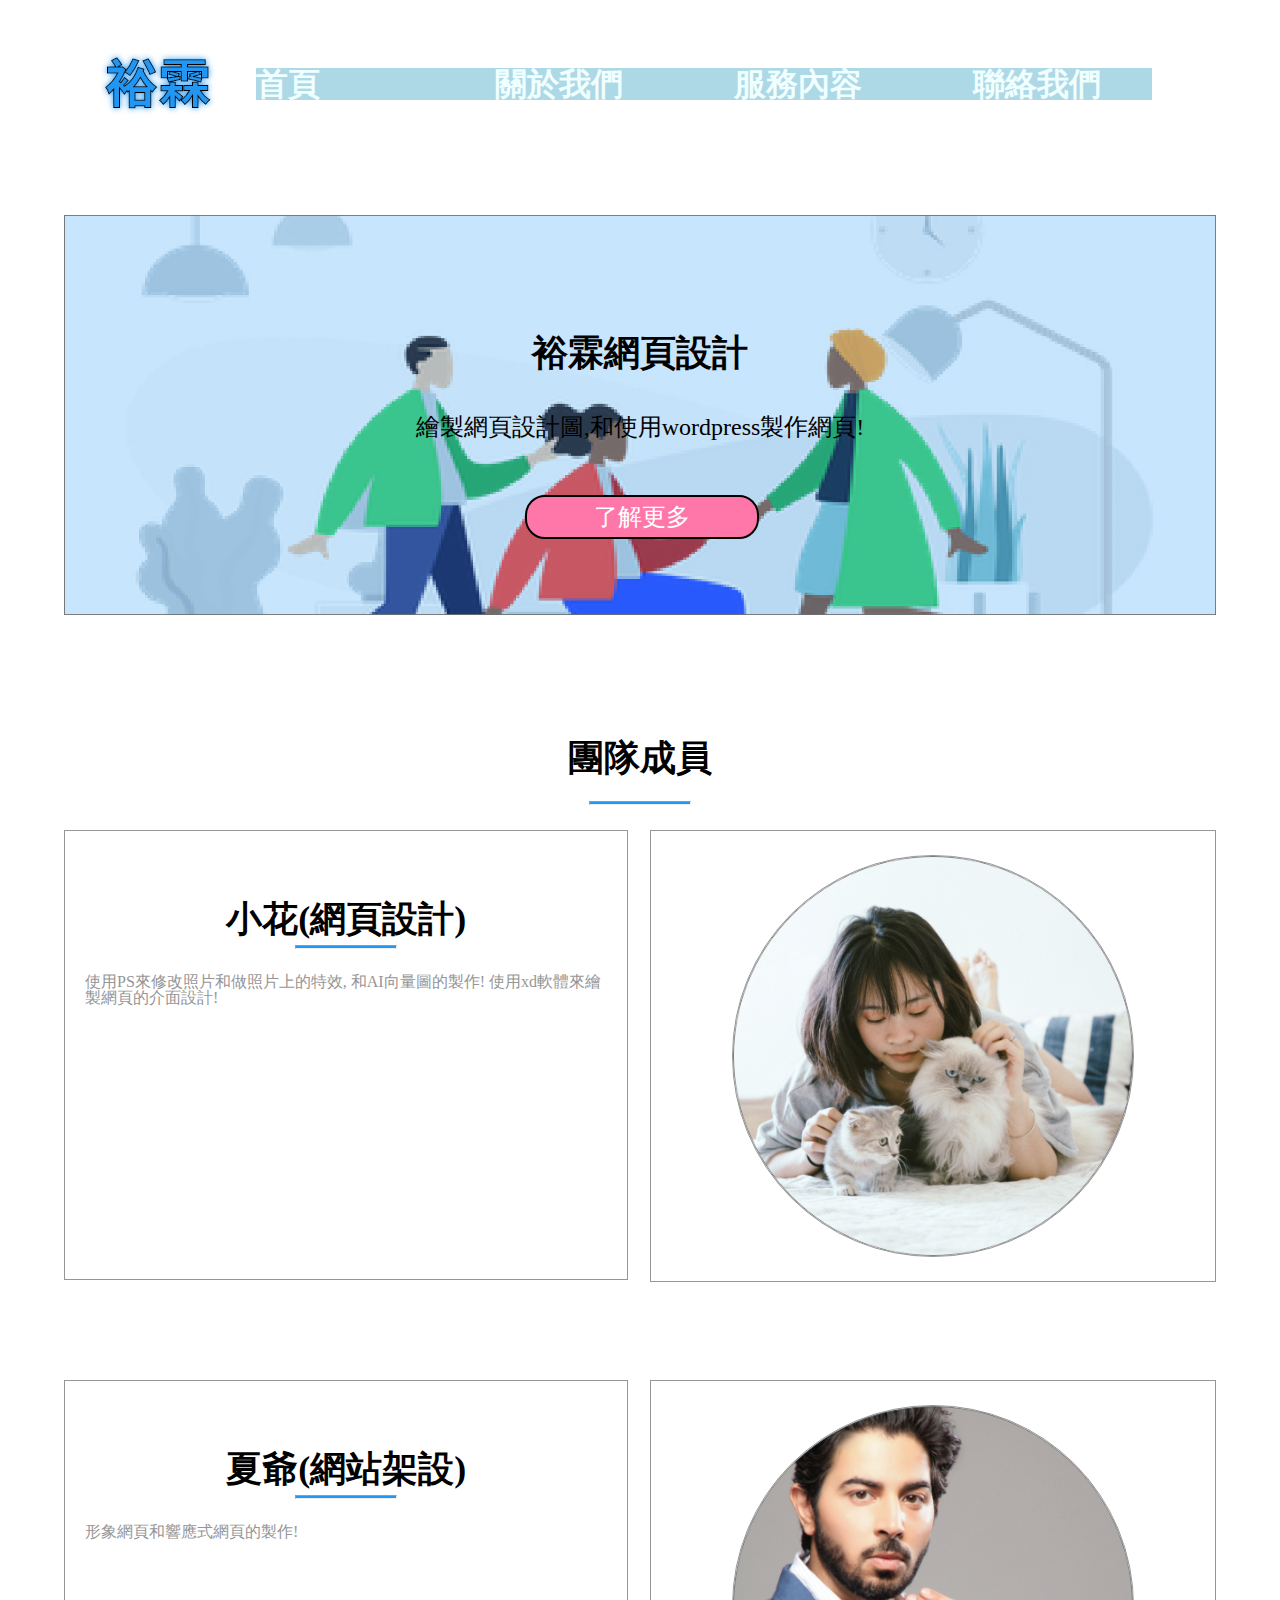
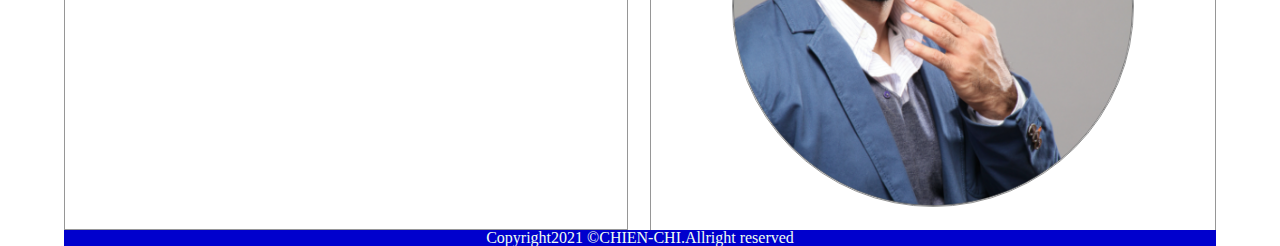
==== about.html @ bfbea20b "item" ====
<!DOCTYPE html>
<html>
<head>
  <title>rwd響應式網頁-作品</title>
  <meta charset="UTF-8">
    <meta name="viewport" content="width=device-width,initial-scale=1.0">
    <meta name="description" content="這是一個響應式網頁的作品">  
   <link rel="stylesheet" type="text/css" href="css/reset.css">
   <link rel="stylesheet" type="text/css" href="css/about.css">
    <script src="js/jquery-3.4.0.min.js"></script>
    <script  type="text/javascript" src="js/nav.js"></script>
     <script  type="text/javascript" src="js/animation.js"></script>

   
</head>
<body>
    <div>
       <div id="logo"><img src="images/裕霖.png"></div>
       <h1></h1>
       <input type="checkbox" id="checkbox">
       <button id="btn-nav" style="background-color: white;"><label for="checkbox" ><img src="images/icon-nav.png"></label></button>
       <nav id="nav">
          <div id="nav1">
                <div>
                     <h3><a href="index.html" style="text-decoration: none;color: azure;">首頁</a></h3>
                                   
                </div>
                <div>
                     <h3><a href="about.html" style="text-decoration: none;color: azure;">關於我們</a></h3>
                    
                </div>
                 <div>
                     <h3><a href="item.html" style="text-decoration: none;color: azure;">服務內容</a></h3>
                      
                    
                </div>
                 <div>
                     <h3><a href="contact.html" style="text-decoration: none;color: azure;">聯絡我們</a></h3>
                      
                    
                </div>
                
                 
          </div>
         


     </nav>
       <main>
            <div id="animation">
                  <div>
                         <figure>
                               
                                
                                 <div><img src="images/關於我們-橫幅廣告.png"></div>
                                 <div><figcaption>裕霖網頁設計</figcaption></div>
                                 <div><p>繪製網頁設計圖,和使用wordpress製作網頁!</p></div>
                                 

                         </figure>
                         
                 </div>
                
                 <div id="btn">
                    <a href="item.html">了解更多</a>
                 </div>

              </div>
              <div>
                     <div id="title-about">
                           <h1>團隊成員</h1>
                            <hr style="background-color:#2196f3;"></hr>
                    </div>
               <div id="about">
                        <section>
                                  <h1>小花(網頁設計)</h1>
                                  <hr style="background-color:#2196f3;"></hr>
                                  <p>使用PS來修改照片和做照片上的特效,
                                   和AI向量圖的製作!  
                                   使用xd軟體來繪製網頁的介面設計!
                                   
                                   </p>
                                  
                       </section>
                        <section ><img src="images/pexels-tranmautritam-2215599.png" ></section>

               </div>
               <div id="about2" style="margin-top: 50px;">
                 
                   
                    <section>
                         <h1>夏爺(網站架設)</h1>
                         <hr style="background-color:#2196f3;"></hr>
                         <p>形象網頁和響應式網頁的製作!
                          </p>
                          
                   </section>
                          <section ><img src="images/pexels-sumit-kapoor-718261.png" ></section>
              

               </div>
          </div>
          
                    
           
          



       </main>
       <footer id="Copyright">
            Copyright2021 &copy;CHIEN-CHI.Allright reserved
       </footer>
    </div>
</body>
</html>
---- css/about.css ----
/*
* Prefixed by https://autoprefixer.github.io
* PostCSS: v8.3.6,
* Autoprefixer: v10.3.1
* Browsers: last 4 version
*/

@charset"UTF-8";
body>div{width: 90%;margin:0 auto;}
#logo{display: inline-block;width:4rem;height: 3rem;font-size: 1.5rem; top:2rem; position: relative;}
#logo+h1{display: inline-block;width:30%;position: absolute;left:35%;top:2rem;  font-size: 2.5rem;text-align: center;font-weight: bolder; }
#checkbox{display:block;opacity: 0;}
#btn-nav{width:3rem;height: 3rem;display: block;opacity: 0;position: relative;top:2rem;}
#btn-nav img{width: 100%;height: 100%;}

#nav{display: -webkit-box;display: -ms-flexbox;display: flex;background-color: lightblue;position: absolute;z-index: 2;width: 70%;left: 20%;top:7.5%; }
#nav1{display: -webkit-box;display: -ms-flexbox;display: flex;width: 100%;-webkit-box-pack: justify;-ms-flex-pack: justify;justify-content: space-between;}
#nav1>div>h3{font-size: 2rem;font-weight: bold;}

#nav2{display: -webkit-box;display: -ms-flexbox;display: flex;width: 25%;-webkit-box-pack: justify;-ms-flex-pack: justify;justify-content: space-between;}
#nav2>div>div>a{display: block;width:3rem;height: 3rem;}
#nav2>div>div>a img{width:100%;height:100%;}

.ph-nav{display: none;}
.ph-nav>div{display: none;}
.ph-nav{position:absolute;left:-1500%;}
#nav1>div{width: 20%;}
#nav1>div>h3>button{-webkit-transition: 0.3s;-o-transition: 0.3s;transition: 0.3s;}
#nav1>div>h3:hover>button{-webkit-transform: rotate(180deg);-ms-transform: rotate(180deg);transform: rotate(180deg);}
.pc-nav{position:absolute;display: none;border-bottom: 3px solid green;}
.pc-nav>div{display: -webkit-box;display: -ms-flexbox;display: flex;-webkit-box-pack: justify;-ms-flex-pack: justify;justify-content: space-between;}

#nav1>div:nth-child(1):hover>h3+div{-webkit-animation: sec1 forwards 0.3s;animation: sec1 forwards 0.3s;display: block;}
@-webkit-keyframes sec1{
                     0%{top:5.5rem;left:0%;}
                     100%{top:2.5rem;left:0%;}       
             }
@keyframes sec1{
                     0%{top:5.5rem;left:0%;}
                     100%{top:2.5rem;left:0%;}       
             } 
#nav1>div:nth-child(2):hover>h3+div{-webkit-animation: sec2 forwards 0.3s;animation: sec2 forwards 0.3s;display: block;}
@-webkit-keyframes sec2{
                     0%{top:5.5rem;left:20%;}
                     100%{top:2.5rem;left:20%;}       
               }
@keyframes sec2{
                     0%{top:5.5rem;left:20%;}
                     100%{top:2.5rem;left:20%;}       
               } 
#nav1>div:nth-child(3):hover>h3+div{-webkit-animation: sec3 forwards 0.3s;animation: sec3 forwards 0.3s;display: block;}
@-webkit-keyframes sec3{
                     0%{top:5.5rem;left:40%;}
                     100%{top:2.5rem;left:40%;}       
               }
@keyframes sec3{
                     0%{top:5.5rem;left:40%;}
                     100%{top:2.5rem;left:40%;}       
               }
#nav1>div:nth-child(4):hover>h3+div{-webkit-animation: sec4 forwards 0.3s;animation: sec4 forwards 0.3s;display: block;}
@-webkit-keyframes sec4{
                     0%{top:5.5rem;left:60%;;}
                     100%{top:2.5rem;left:60%;}       
               }
@keyframes sec4{
                     0%{top:5.5rem;left:60%;;}
                     100%{top:2.5rem;left:60%;}       
               } 
#nav1>div:nth-child(5):hover>h3+div{-webkit-animation: sec5 forwards 0.3s;animation: sec5 forwards 0.3s;display: block;}
@-webkit-keyframes sec5{
                     0%{top:5.5rem;left:45%;}
                     100%{top:2.5rem;left:45%;}       
              }
@keyframes sec5{
                     0%{top:5.5rem;left:45%;}
                     100%{top:2.5rem;left:45%;}       
              }              
#nav1>div:nth-child(2) .pc-nav{width:15%;background-color: rgb(230,230,230);margin-top:0.5rem;}
#nav1>div:nth-child(3) .pc-nav{width:15%; background-color:rgb(230,230,230);margin-top:0.5rem;}
#nav1>div:nth-child(4) .pc-nav{width:15%;background-color:rgb(230,230,230);margin-top:0.5rem; }
#nav1>div:nth-child(5) .pc-nav{width:15%;background-color: rgb(230,230,230);margin-top:0.5rem;}

.pc-nav>div>div>h3{padding: 0.5rem 0;font-size: 1.5rem;font-weight: bold;border-bottom:2px solid white; }
.pc-nav>div>div>h3+div{padding:0.5rem 0;}
.ph-nav>h3{padding:0.75rem 0;font-size: 1.5rem; font-weight: bold;} 
.ph-nav>div>div{padding:0.5rem 0; }



#animation {position: relative;top:25px;width: 100%;height: 400px;}
#animation>figure{width: 100%;height:100%;}

#animation figure>div:nth-child(2){height: 36px;position: absolute;top:30%;}
#animation figure>div:nth-child(2)>figcaption{text-align: center;font-size: 36px;font-weight: bold;}
#animation figure>div:nth-child(3){height: 24px;position: absolute;top:50%;}
#animation figure>div>p{text-align: center;font-size: 24px;}



#animation figure>div{width: 100%;height: 400px;}
#animation figure>div img{width: 100%;height:100%;}
#btn{position:absolute;top:70%;left:40%;width: 20%;}
#btn>button{width:100%;height:50px;border-radius: 20px;}

#btn a{display: block;width:100%;height: 24px;font-size:24px;border:2px solid black;border-radius:20px;text-align:center;padding:8px 0;text-decoration: none;color: white;background-color:#ff77a9 ;}
#btn a:hover{background-color: #b4004e;}


#title-about{position: relative;top:150px;}
#title-about>h1{font-size: 36px;font-weight: bold;text-align: center;margin-bottom: 25px;}
#title-about>hr{width: 100px;height: 2px;color: cornflowerblue;}

#about{width: 100%;height: 450px;display: -webkit-box;display: -ms-flexbox;display: flex;-webkit-box-pack: justify;-ms-flex-pack: justify;justify-content: space-between;position: relative;top: 150px;margin-top: 25px;}
#about section:nth-child(1){width: 49%;height: 100%;padding: 20px;border: 1px solid rgb(150,150,150);-webkit-box-sizing: border-box;box-sizing: border-box;}
#about section:nth-child(1) h1{font-size: 36px;font-weight: bold;margin: 0 auto;height: 36px;text-align: center;margin-top:50px;border: none;}
#about section:nth-child(1)>hr{width: 100px;height:2px;margin-top:25px 0 ;}
#about section:nth-child(1)>p{color: rgb(150,150,150);margin-top: 25px;}
#about section:nth-child(1)>button{width: 168px;height:50px;position: relative;left:10%;background-color: hotpink;margin-top:50px;border-radius: 20px;}
#about section:nth-child(2){width: 49%;height: 100%;border: 1px solid rgb(150,150,150);display: -webkit-box;display: -ms-flexbox;display: flex;-webkit-box-pack: center;-ms-flex-pack: center;justify-content: center;-webkit-box-align: center;-ms-flex-align: center;align-items: center;}
#about section:nth-child(2)>img{width:400px;height:400px;border-radius: 50%;border: 1px solid rgb(150,150,150);}


#about2{width: 100%;height: 450px;display: -webkit-box;display: -ms-flexbox;display: flex;-webkit-box-pack: justify;-ms-flex-pack: justify;justify-content: space-between;position: relative;top: 200px;margin-top: 25px;}
#about2 section:nth-child(1){width: 49%;height: 100%;padding: 20px;border: 1px solid rgb(150,150,150);-webkit-box-sizing: border-box;box-sizing: border-box;}
#about2 section:nth-child(1) h1{font-size: 36px;font-weight: bold;margin: 0 auto;height: 36px;text-align: center;margin-top:50px;border: none;}
#about2 section:nth-child(1)>hr{width: 100px;height:2px;margin-top:25px 0 ;}
#about2 section:nth-child(1)>p{color: rgb(150,150,150);margin-top: 25px;}
#about2 section:nth-child(1)>button{width: 168px;height:50px;position: relative;left:10%;background-color: hotpink;margin-top:50px;border-radius: 20px;}
#about2 section:nth-child(2){width: 49%;height: 100%;border: 1px solid rgb(150,150,150);display: -webkit-box;display: -ms-flexbox;display: flex;-webkit-box-pack: center;-ms-flex-pack: center;justify-content: center;-webkit-box-align: center;-ms-flex-align: center;align-items: center;}
#about2 section:nth-child(2)>img{width:400px;height:400px;border-radius: 50%;border: 1px solid rgb(150,150,150);}


#Copyright{text-align: center;color: honeydew;background-color: mediumblue;position: relative;top:200px;}
@media screen and (max-width:800px){
body>div{width: 100%;}
#nav{position: absolute;left:-120%;top:12.5rem;width: 100%;}
#nav1>div{width: 100%;}
input[id=checkbox]:checked+button+nav{-webkit-animation:ph-nav forwards 0.3s;animation:ph-nav forwards 0.3s;}
@-webkit-keyframes ph-nav{          
                   0%{left: -120%;}
                   100%{left: 0%;}
                   }
@keyframes ph-nav{          
                   0%{left: -120%;}
                   100%{left: 0%;}
                   }
#btn-nav{width:3rem;height: 3rem;display: block;opacity: 1;background-color: rgb(98, 78, 117);position: absolute;left:80% ;top:35px}
 #nav{-webkit-box-orient: vertical;-webkit-box-direction: normal;-ms-flex-direction: column;flex-direction: column;}                  
#nav>div:nth-child(1){-webkit-box-ordinal-group:3;-ms-flex-order:2;order:2;width: 100%;-webkit-box-orient: vertical;-webkit-box-direction: normal;-ms-flex-direction: column;flex-direction: column;}  
#nav>div:nth-child(2){-webkit-box-ordinal-group:2;-ms-flex-order:1;order:1;width: 100%;}                  
.ph-nav{position:relative;left:0%;}
#nav1>div>h3:hover>button{-webkit-transform: rotate(0deg);-ms-transform: rotate(0deg);transform: rotate(0deg);}
.pc-nav{position: absolute;left: -150%;}

#nav1>div:nth-child(1):hover>h3+div{-webkit-animation: sec2 forwards 0.3s;animation: sec2 forwards 0.3s;display: block;}
@-webkit-keyframes sec1{
                     0%{top:13.5rem;left:-150%;}
                     100%{top:10rem;left:-150%;}       
}
@keyframes sec1{
                     0%{top:13.5rem;left:-150%;}
                     100%{top:10rem;left:-150%;}       
}
#nav1>div:nth-child(2):hover>h3+div{-webkit-animation: sec2 forwards 0.3s;animation: sec2 forwards 0.3s;display: block;}
@-webkit-keyframes sec2{
                     0%{top:13.5rem;left:-150%;}
                     100%{top:10rem;left:-150%;}       
}
@keyframes sec2{
                     0%{top:13.5rem;left:-150%;}
                     100%{top:10rem;left:-150%;}       
}

#nav1>div:nth-child(3):hover>h3+div{-webkit-animation: sec3 forwards 0.3s;animation: sec3 forwards 0.3s;display: block;}
@-webkit-keyframes sec3{
                     0%{top:13.5rem;left:-150%;}
                     100%{top:10rem;left:-150%;}       
}
@keyframes sec3{
                     0%{top:13.5rem;left:-150%;}
                     100%{top:10rem;left:-150%;}       
}
#nav1>div:nth-child(4):hover>h3+div{-webkit-animation: sec4 forwards 0.3s;animation: sec4 forwards 0.3s;display: block;}
@-webkit-keyframes sec4{
                     0%{top:13.5rem;left:-150%;}
                     100%{top:10rem;left:-150%;}       
}
@keyframes sec4{
                     0%{top:13.5rem;left:-150%;}
                     100%{top:10rem;left:-150%;}       
}
#nav1>div:nth-child(5):hover>h3+div{-webkit-animation: sec5 forwards 0.3s;animation: sec5 forwards 0.3s;display: block;}
@-webkit-keyframes sec5{
                     0%{top:13.5rem;left:-150%;}
                     100%{top:10rem;left:-150%;}       
}
@keyframes sec5{
                     0%{top:13.5rem;left:-150%;}
                     100%{top:10rem;left:-150%;}       
}       

#nav1 div{margin-bottom: 20px;}



#title-about{position: relative;top:150px;}
#title-about>h1{font-size: 36px;font-weight: bold;text-align: center;margin-bottom: 25px;}
#about{width: 100%;height: 900px;display: -webkit-box;display: -ms-flexbox;display: flex;-webkit-box-orient: vertical;-webkit-box-direction: normal;-ms-flex-direction: column;flex-direction: column;-webkit-box-pack: justify;-ms-flex-pack: justify;justify-content: space-between;position: relative;top: 150px;}
#about section:nth-child(1){width: 100%;height: 45%;}
#about section:nth-child(2){width: 100%;height: 45%;}
#about section:nth-child(1)>button{width: 30%;height:50px;position: relative;left:35%;background-color: hotpink;margin-top:50px;border-radius: 20px;}


#about2{width: 100%;height: 900px;display: -webkit-box;display: -ms-flexbox;display: flex;-webkit-box-pack: justify;-ms-flex-pack: justify;justify-content: space-between;position: relative;top: 200px;margin-top: 25px;-webkit-box-orient: vertical;-webkit-box-direction: normal;-ms-flex-direction: column;flex-direction: column;}
#about2 section:nth-child(1){width: 100%;height: 45%;padding: 20px;border: 1px solid rgb(150,150,150);-webkit-box-sizing: border-box;box-sizing: border-box;}
#about2 section:nth-child(1) h1{font-size: 36px;font-weight: bold;margin: 0 auto;height: 36px;text-align: center;margin-top:50px;border: none;}
#about2 section:nth-child(1)>hr{width: 100px;height:2px;margin-top:25px 0 ;}
#about2 section:nth-child(1)>p{color: rgb(150,150,150);margin-top: 25px;}
#about2 section:nth-child(1)>button{width: 30%;height:50px;position: relative;left:35%;background-color: hotpink;margin-top:50px;border-radius: 20px;;}
#about2 section:nth-child(2){width: 100%;height: 45%;border: 1px solid rgb(150,150,150);display: -webkit-box;display: -ms-flexbox;display: flex;-webkit-box-pack: center;-ms-flex-pack: center;justify-content: center;-webkit-box-align: center;-ms-flex-align: center;align-items: center;}
#about2 section:nth-child(2)>img{width:400px;height:400px;border-radius: 50%;border: 1px solid rgb(150,150,150);}

#Copyright{text-align: center;color: honeydew;background-color: mediumblue;position: relative;top:200px;}
}

@media screen and (max-width:600px){

}

@media screen and (min-width:601px)
              and (max-width:800px){

}

@media screen and (min-width:801px){

}


@media screen and (min-width:801px)
              and (max-width:1280px){

}

@media screen and (min-width:1281px){

}
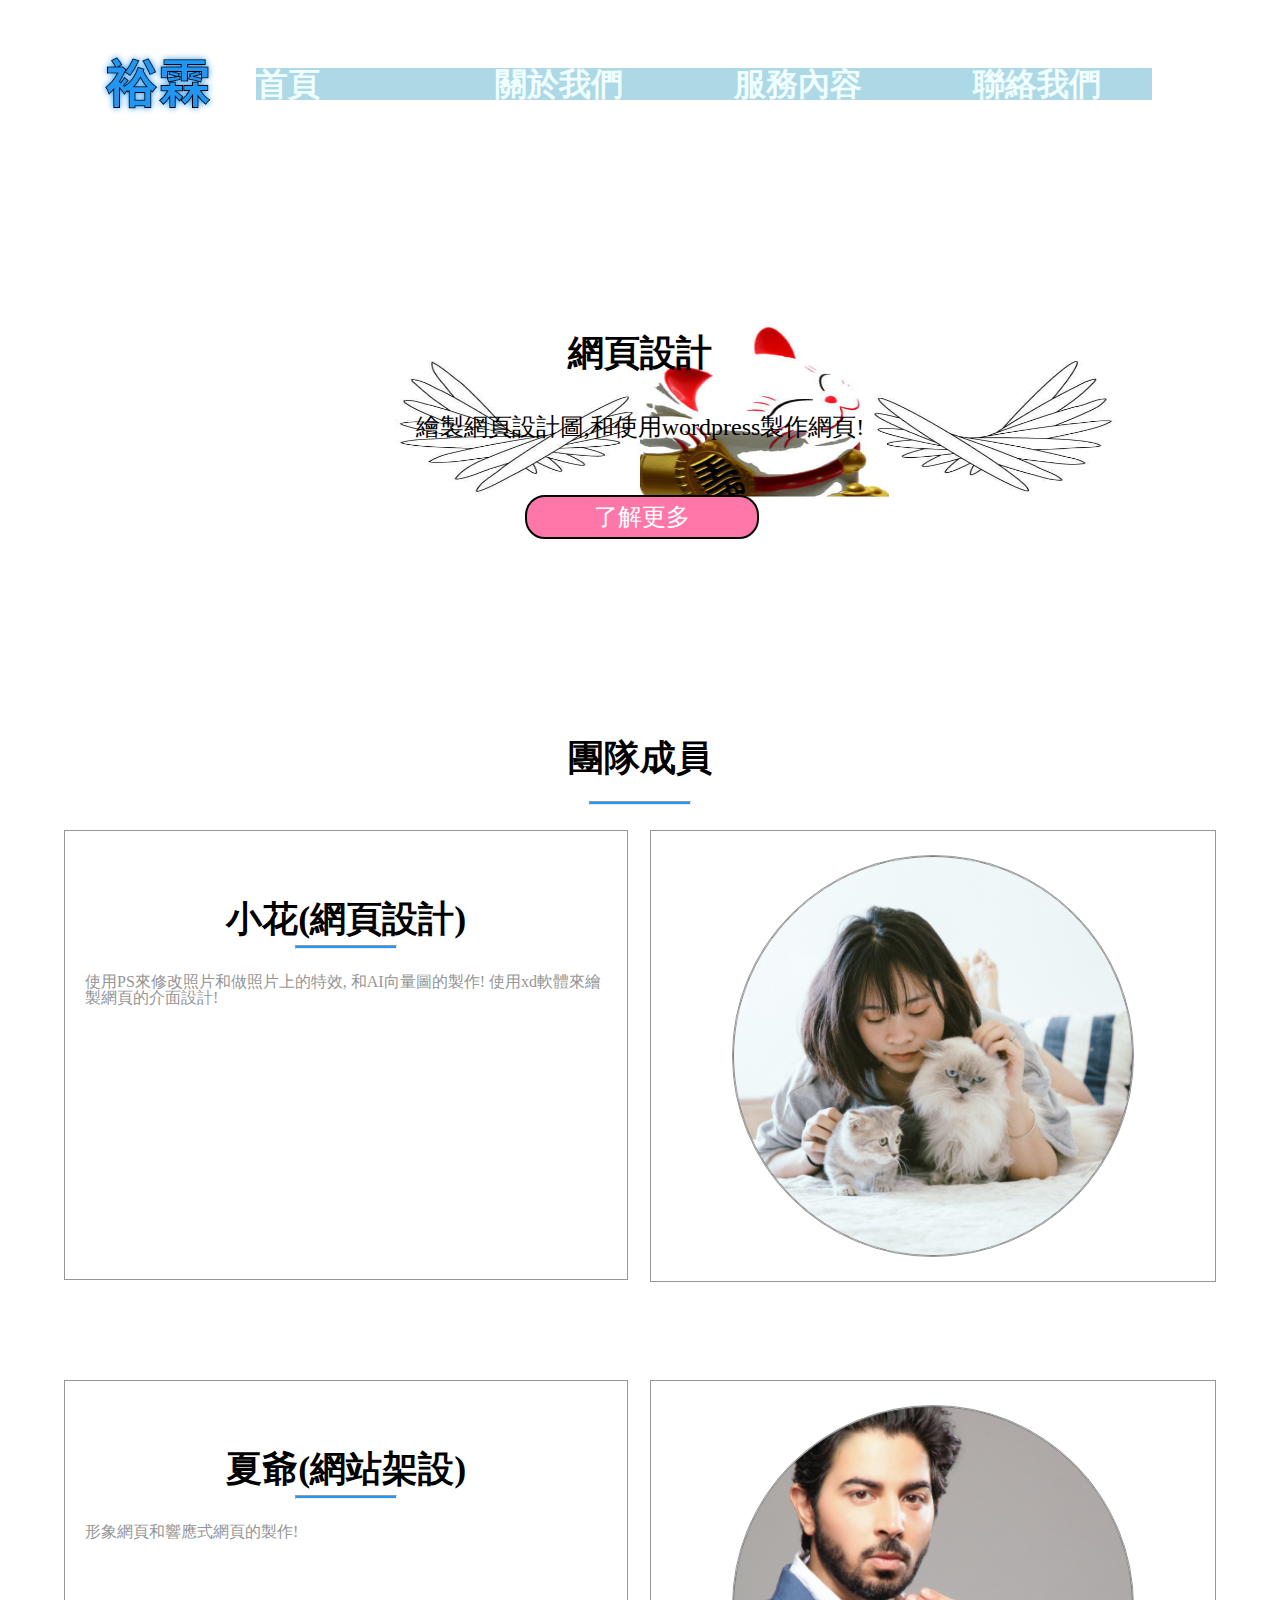
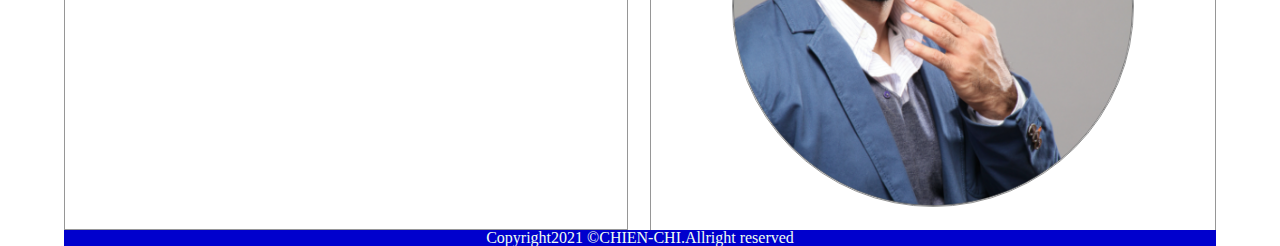
==== commit f9d66656: "up" ====
--- a/about.html
+++ b/about.html
@@ -52,8 +52,8 @@
                          <figure>
                                
                                 
-                                 <div><img src="images/關於我們-橫幅廣告.png"></div>
-                                 <div><figcaption>裕霖網頁設計</figcaption></div>
+                                 <div><img src="images/翅膀.jpg"></div>
+                                 <div><figcaption>網頁設計</figcaption></div>
                                  <div><p>繪製網頁設計圖,和使用wordpress製作網頁!</p></div>
                                  
 
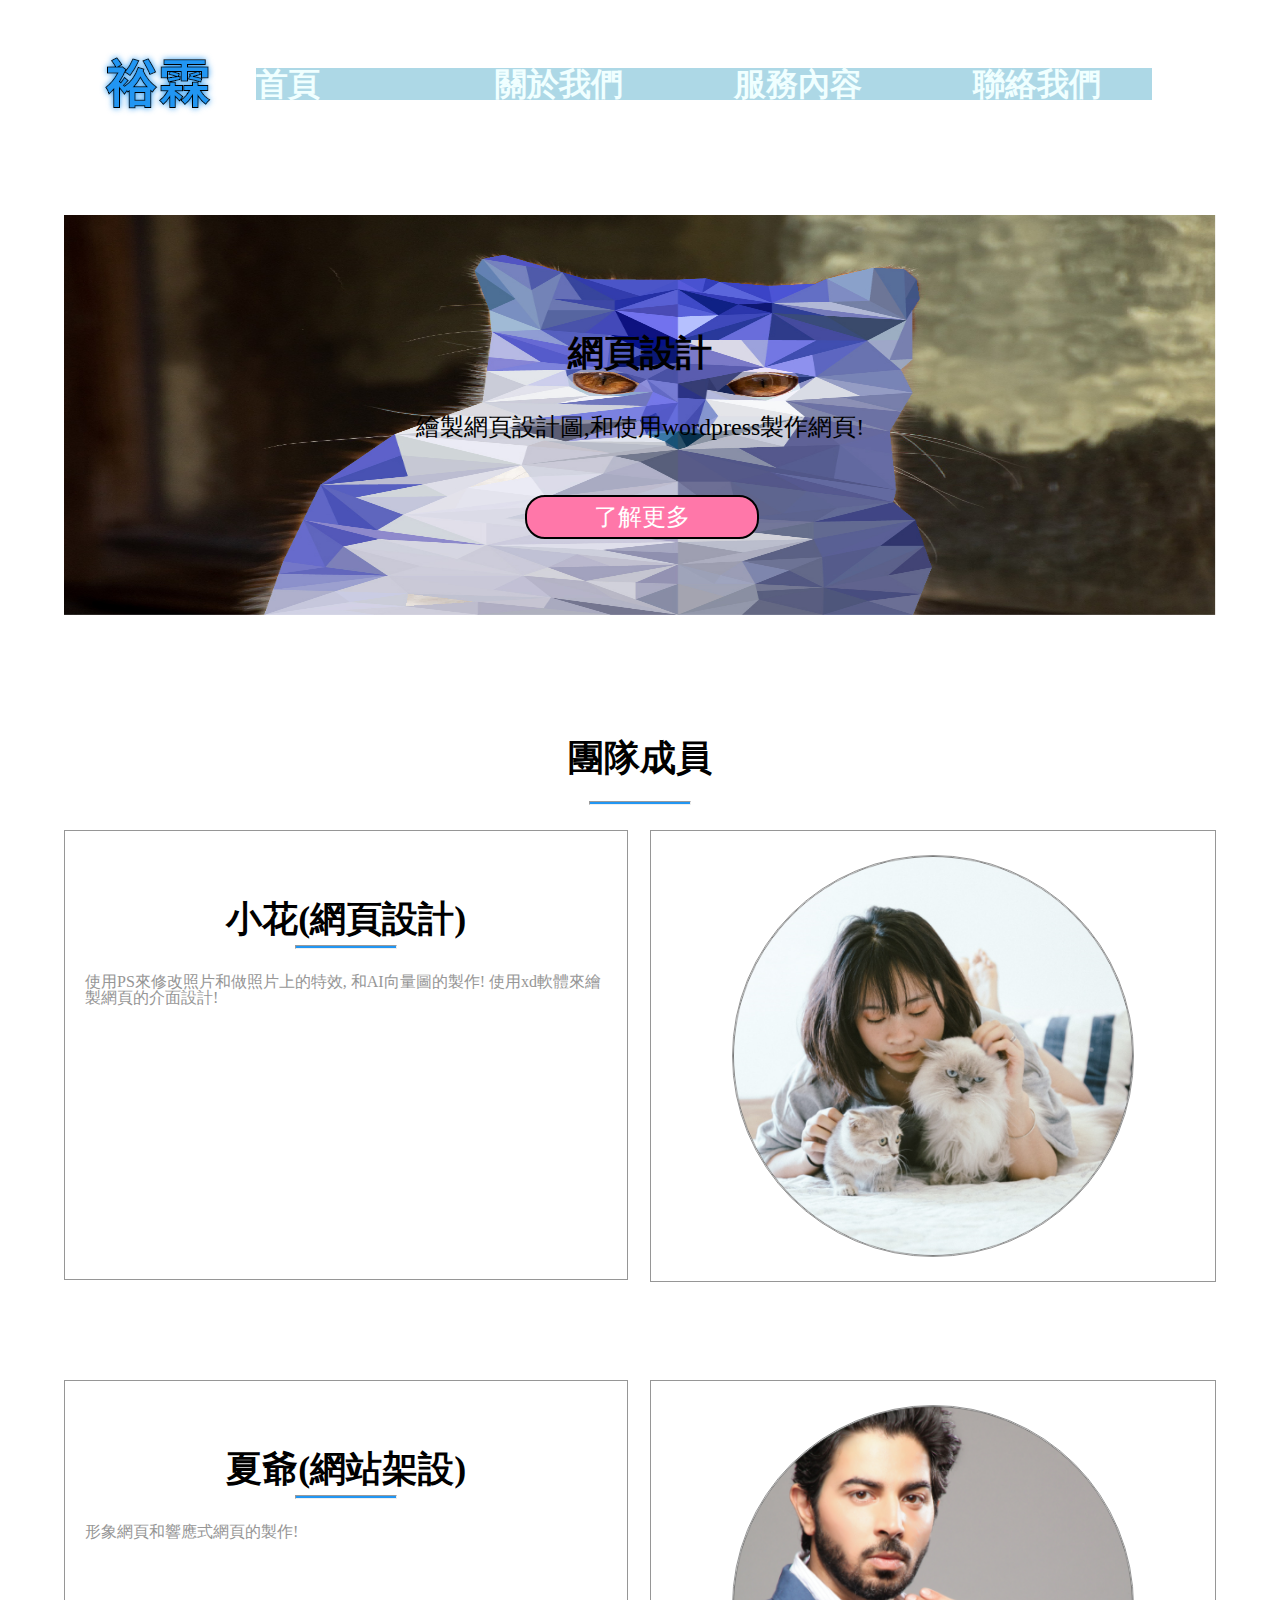
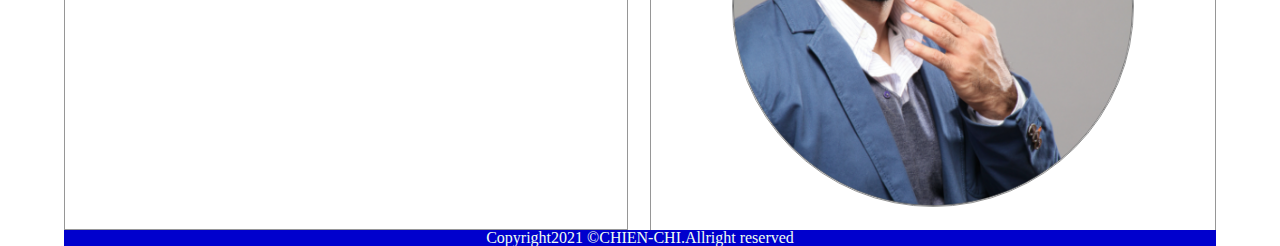
==== commit d97ad469: "ut" ====
--- a/about.html
+++ b/about.html
@@ -52,7 +52,7 @@
                          <figure>
                                
                                 
-                                 <div><img src="images/翅膀.jpg"></div>
+                                 <div><img src="images/三角測量作品重新上色圖稿 (4).jpg"></div>
                                  <div><figcaption>網頁設計</figcaption></div>
                                  <div><p>繪製網頁設計圖,和使用wordpress製作網頁!</p></div>
                                  
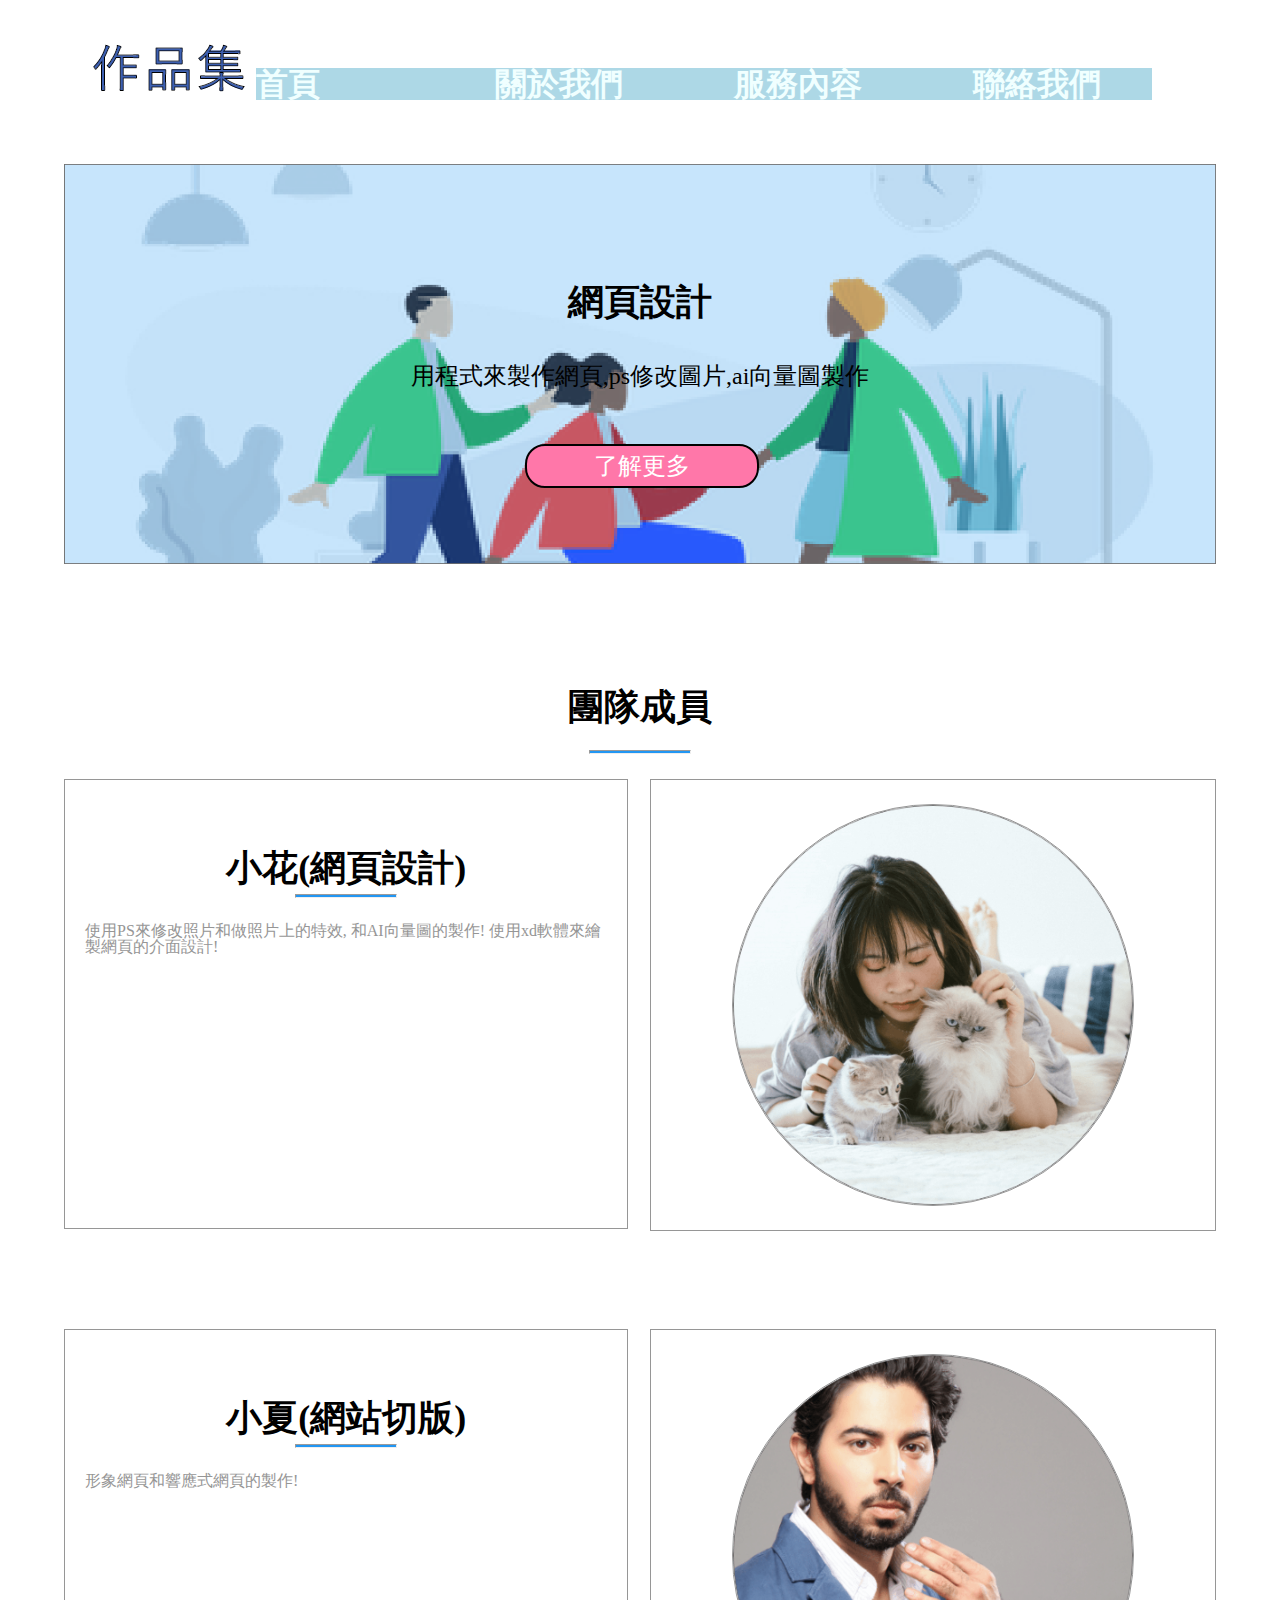
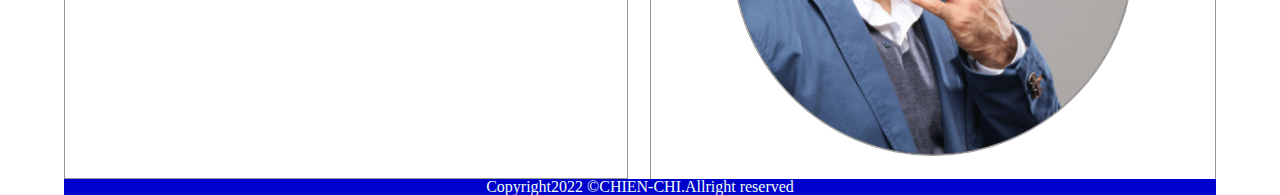
==== commit 0b953d0e: "2022" ====
--- a/about.html
+++ b/about.html
@@ -1,7 +1,7 @@
 <!DOCTYPE html>
 <html>
 <head>
-  <title>rwd響應式網頁-作品</title>
+  <title>作品集-ui</title>
   <meta charset="UTF-8">
     <meta name="viewport" content="width=device-width,initial-scale=1.0">
     <meta name="description" content="這是一個響應式網頁的作品">  
@@ -15,7 +15,7 @@
 </head>
 <body>
     <div>
-       <div id="logo"><img src="images/裕霖.png"></div>
+       <div id="logo"><img src="images/作品集.png"></div>
        <h1></h1>
        <input type="checkbox" id="checkbox">
        <button id="btn-nav" style="background-color: white;"><label for="checkbox" ><img src="images/icon-nav.png"></label></button>
@@ -52,9 +52,9 @@
                          <figure>
                                
                                 
-                                 <div><img src="images/三角測量作品重新上色圖稿 (4).jpg"></div>
+                                 <div><img src="images/關於我們-橫幅廣告.png"></div>
                                  <div><figcaption>網頁設計</figcaption></div>
-                                 <div><p>繪製網頁設計圖,和使用wordpress製作網頁!</p></div>
+                                 <div><p>用程式來製作網頁,ps修改圖片,ai向量圖製作</p></div>
                                  
 
                          </figure>
@@ -89,7 +89,7 @@
                  
                    
                     <section>
-                         <h1>夏爺(網站架設)</h1>
+                         <h1>小夏(網站切版)</h1>
                          <hr style="background-color:#2196f3;"></hr>
                          <p>形象網頁和響應式網頁的製作!
                           </p>
@@ -109,7 +109,7 @@
 
        </main>
        <footer id="Copyright">
-            Copyright2021 &copy;CHIEN-CHI.Allright reserved
+            Copyright2022 &copy;CHIEN-CHI.Allright reserved
        </footer>
     </div>
 </body>
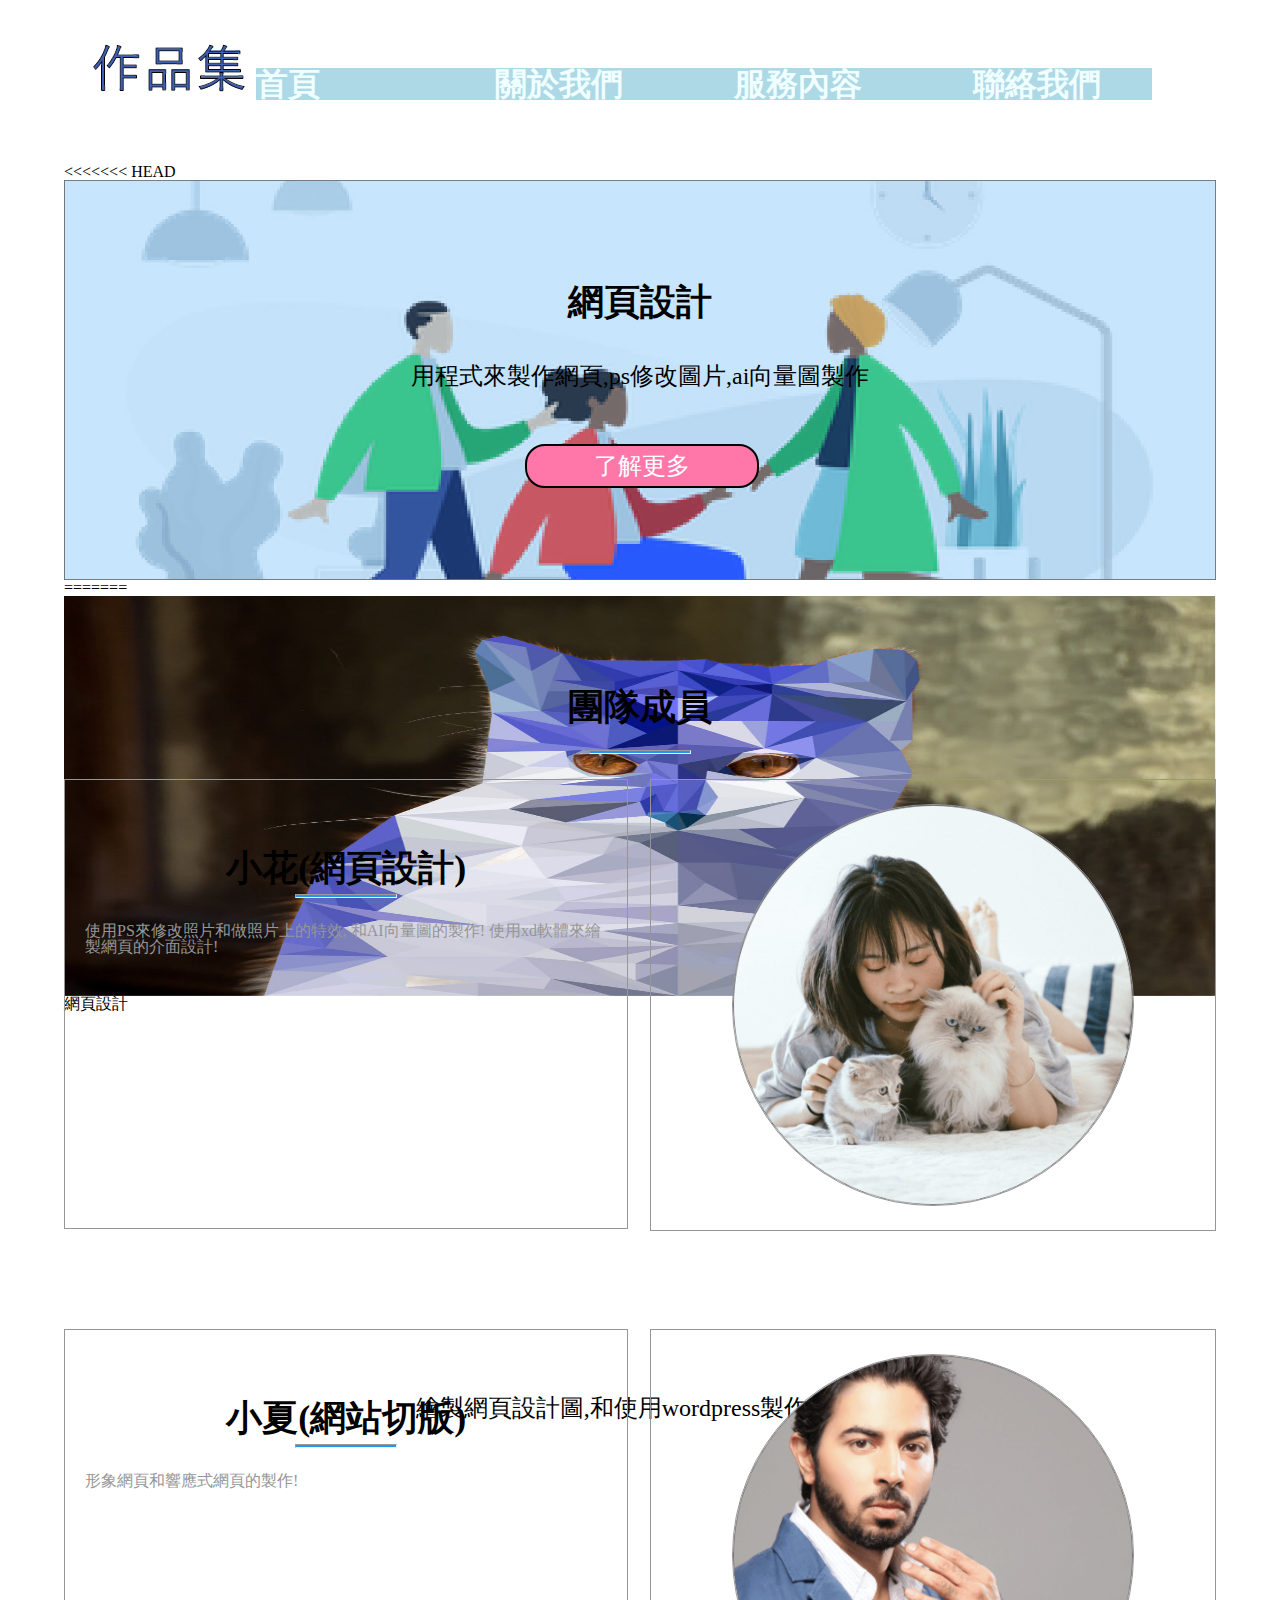
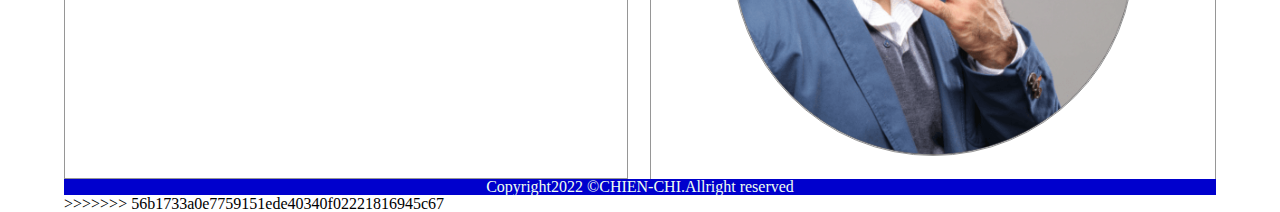
==== commit 743d417e: "jj" ====
--- a/about.html
+++ b/about.html
@@ -52,9 +52,15 @@
                          <figure>
                                
                                 
+<<<<<<< HEAD
                                  <div><img src="images/關於我們-橫幅廣告.png"></div>
                                  <div><figcaption>網頁設計</figcaption></div>
                                  <div><p>用程式來製作網頁,ps修改圖片,ai向量圖製作</p></div>
+=======
+                                 <div><img src="images/三角測量作品重新上色圖稿 (4).jpg"></div>
+                                 <div><figcaption>網頁設計</figcaption></div>
+                                 <div><p>繪製網頁設計圖,和使用wordpress製作網頁!</p></div>
+>>>>>>> 56b1733a0e7759151ede40340f02221816945c67
                                  
 
                          </figure>
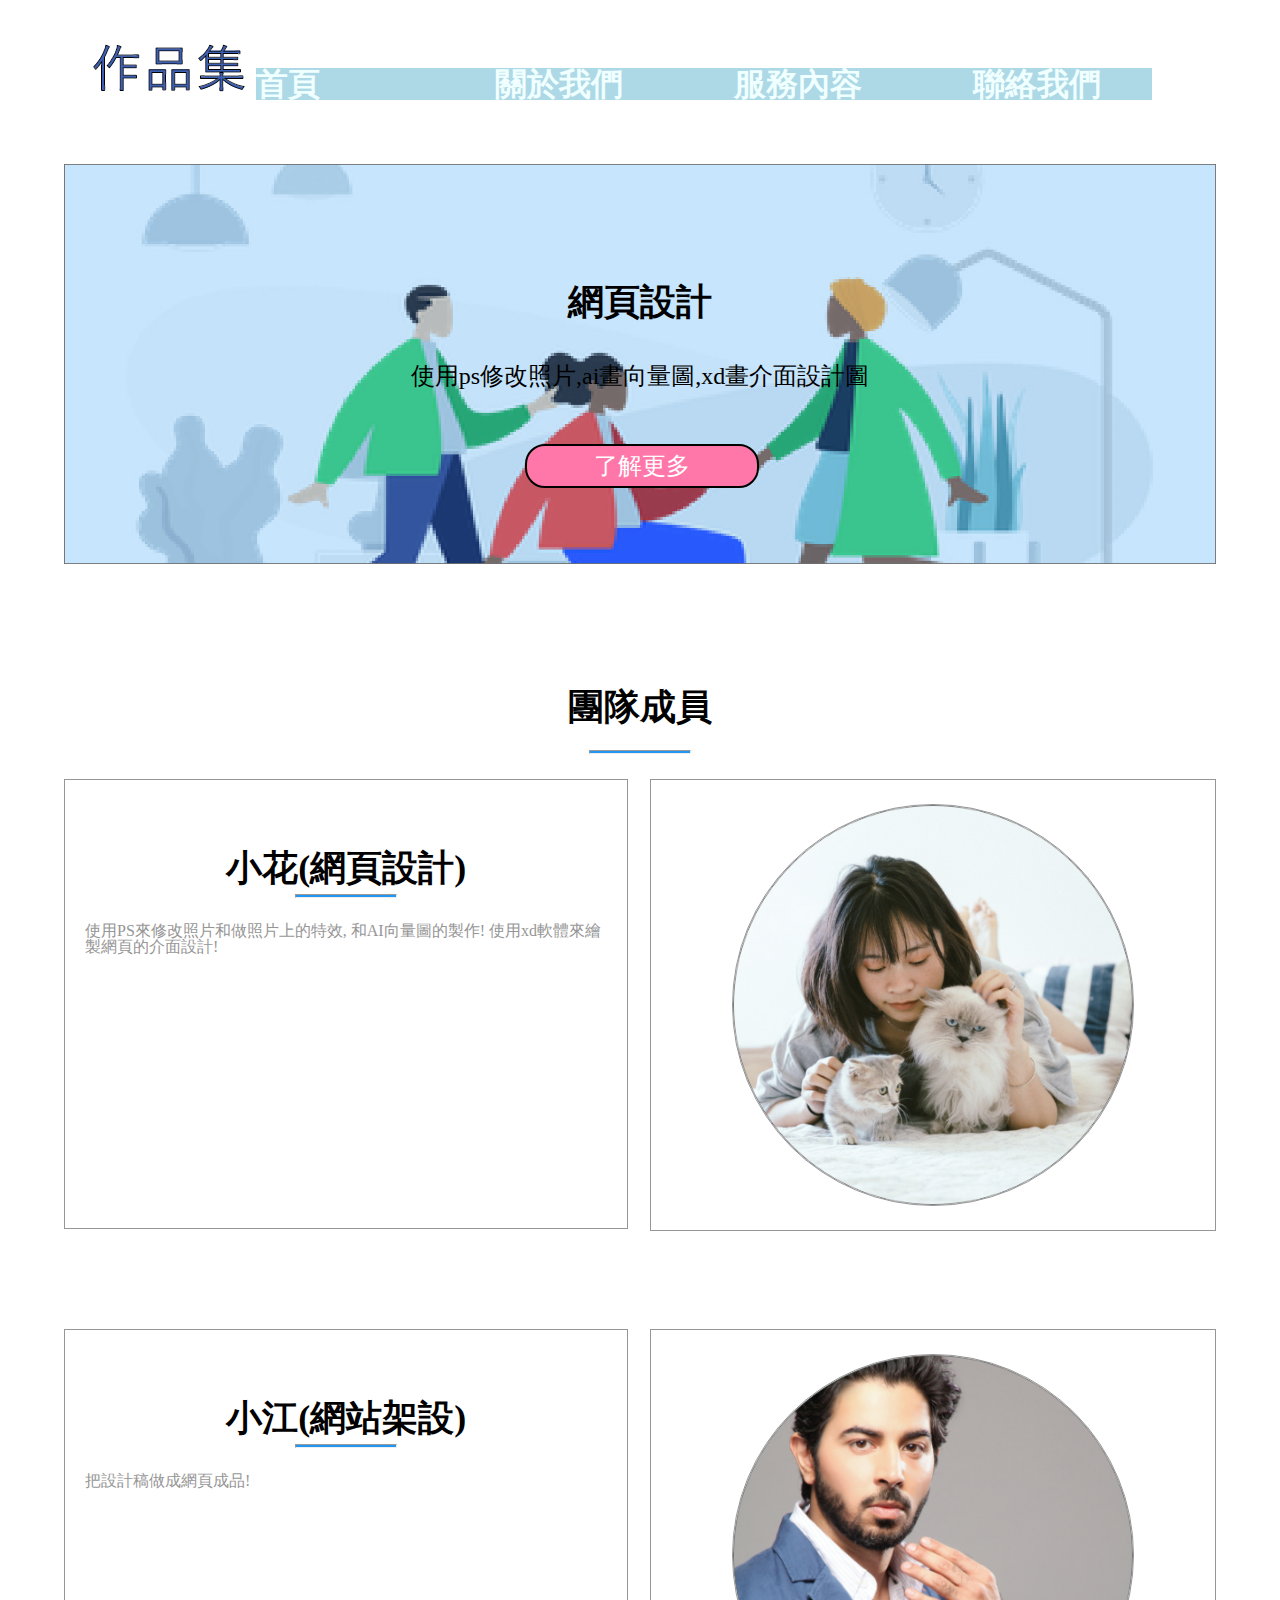
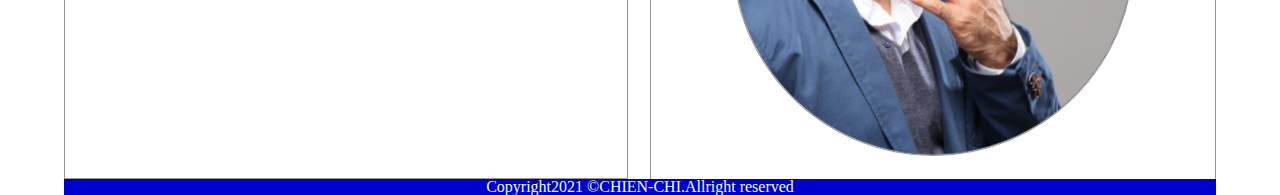
==== commit b2acb68b: "ps" ====
--- a/about.html
+++ b/about.html
@@ -52,15 +52,9 @@
                          <figure>
                                
                                 
-<<<<<<< HEAD
                                  <div><img src="images/關於我們-橫幅廣告.png"></div>
                                  <div><figcaption>網頁設計</figcaption></div>
-                                 <div><p>用程式來製作網頁,ps修改圖片,ai向量圖製作</p></div>
-=======
-                                 <div><img src="images/三角測量作品重新上色圖稿 (4).jpg"></div>
-                                 <div><figcaption>網頁設計</figcaption></div>
-                                 <div><p>繪製網頁設計圖,和使用wordpress製作網頁!</p></div>
->>>>>>> 56b1733a0e7759151ede40340f02221816945c67
+                                 <div><p>使用ps修改照片,ai畫向量圖,xd畫介面設計圖</p></div>
                                  
 
                          </figure>
@@ -95,9 +89,9 @@
                  
                    
                     <section>
-                         <h1>小夏(網站切版)</h1>
+                         <h1>小江(網站架設)</h1>
                          <hr style="background-color:#2196f3;"></hr>
-                         <p>形象網頁和響應式網頁的製作!
+                         <p>把設計稿做成網頁成品!
                           </p>
                           
                    </section>
@@ -115,7 +109,7 @@
 
        </main>
        <footer id="Copyright">
-            Copyright2022 &copy;CHIEN-CHI.Allright reserved
+            Copyright2021 &copy;CHIEN-CHI.Allright reserved
        </footer>
     </div>
 </body>
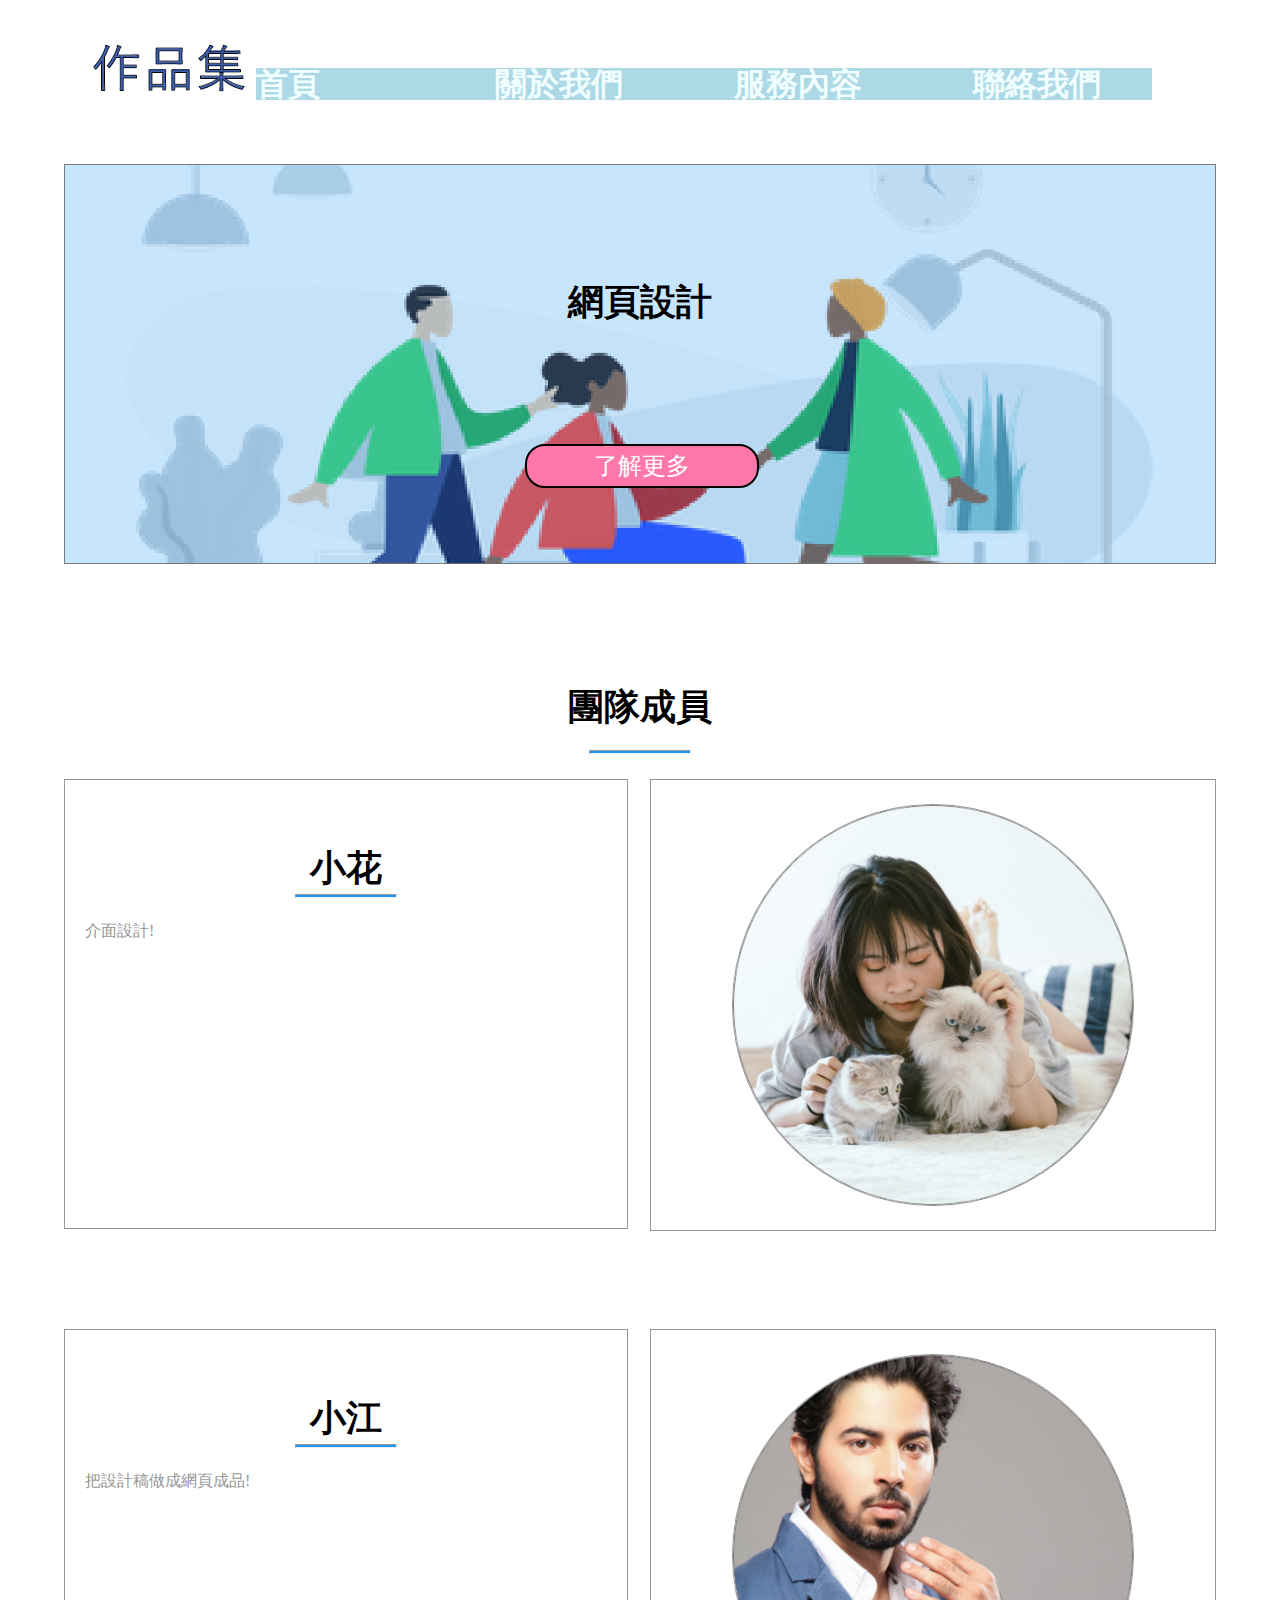
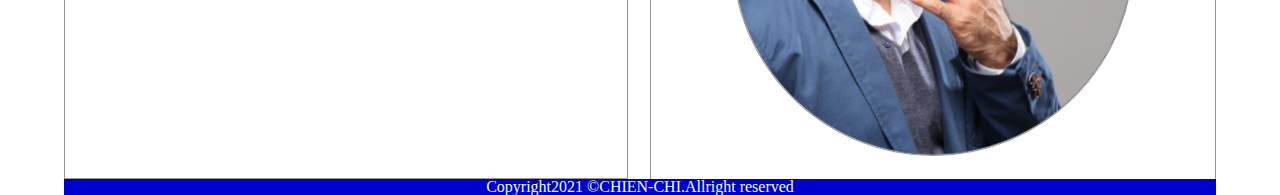
==== commit 72d46a44: "0830" ====
--- a/about.html
+++ b/about.html
@@ -54,7 +54,7 @@
                                 
                                  <div><img src="images/關於我們-橫幅廣告.png"></div>
                                  <div><figcaption>網頁設計</figcaption></div>
-                                 <div><p>使用ps修改照片,ai畫向量圖,xd畫介面設計圖</p></div>
+                                 <div><p></p></div>
                                  
 
                          </figure>
@@ -73,11 +73,9 @@
                     </div>
                <div id="about">
                         <section>
-                                  <h1>小花(網頁設計)</h1>
+                                  <h1>小花</h1>
                                   <hr style="background-color:#2196f3;"></hr>
-                                  <p>使用PS來修改照片和做照片上的特效,
-                                   和AI向量圖的製作!  
-                                   使用xd軟體來繪製網頁的介面設計!
+                                  <p>介面設計!
                                    
                                    </p>
                                   
@@ -89,7 +87,7 @@
                  
                    
                     <section>
-                         <h1>小江(網站架設)</h1>
+                         <h1>小江</h1>
                          <hr style="background-color:#2196f3;"></hr>
                          <p>把設計稿做成網頁成品!
                           </p>
